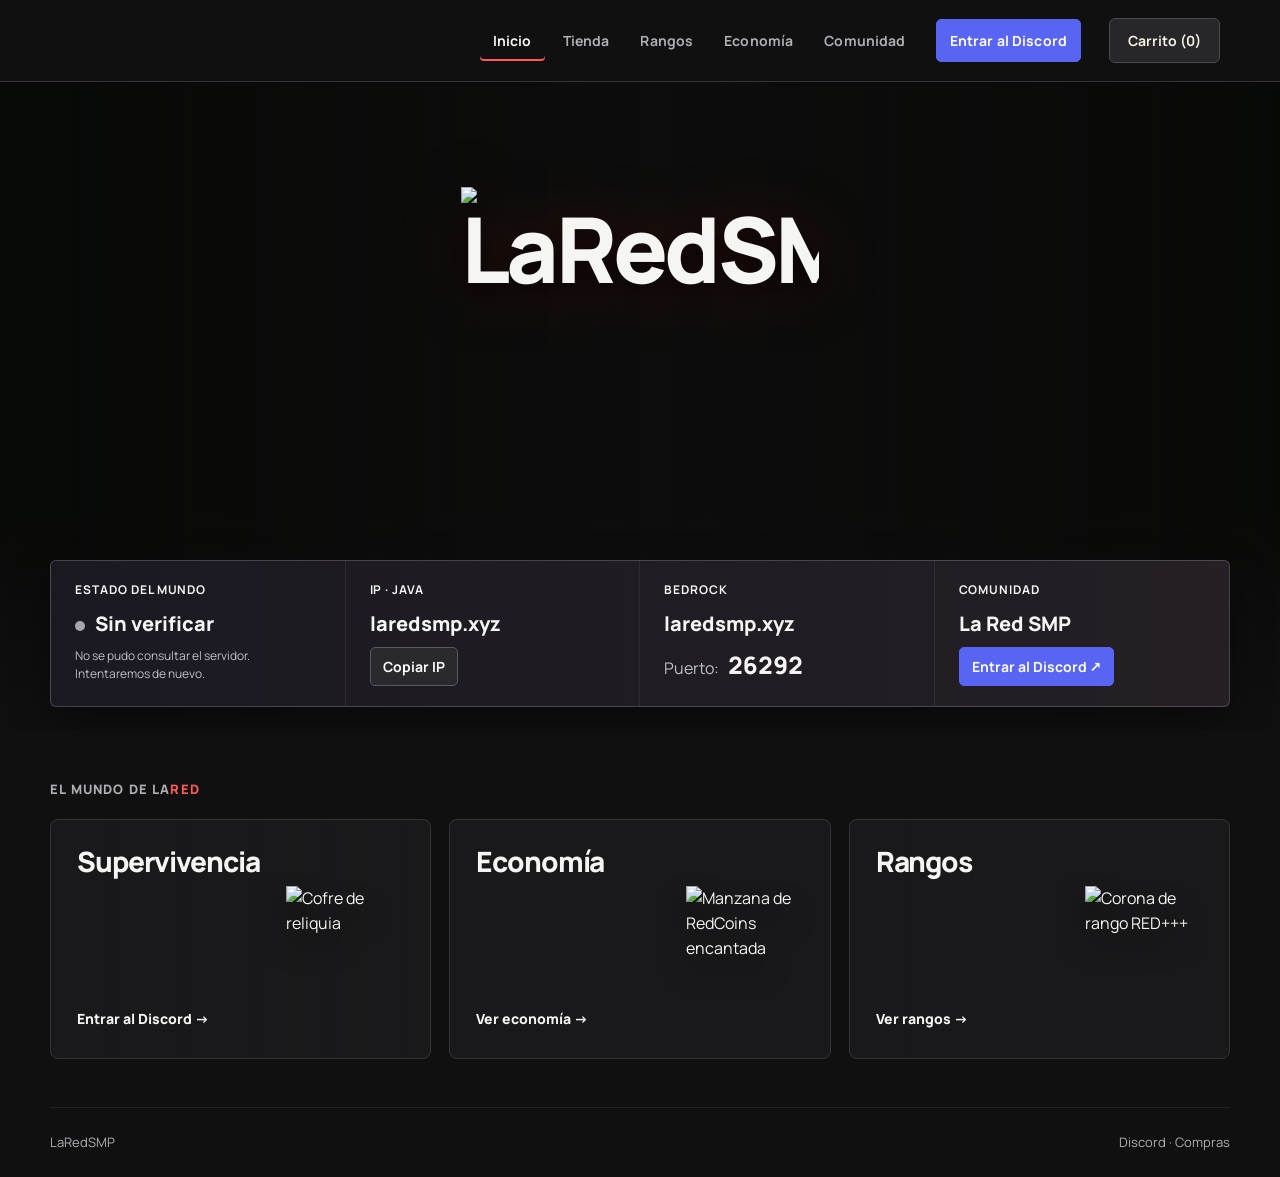
==== index.html @ 1d68429c "Publicar sitio web de LaRedSMP" ====
<!doctype html>
<html lang="es"><head><meta charset="utf-8"><meta name="viewport" content="width=device-width,initial-scale=1">
<meta name="description" content="LaRedSMP: survival semi-anárquico de Minecraft."><title>LaRedSMP — Survival semi-anárquico</title>
<link rel="icon" href="assets/redcoin-apple.png"><link rel="stylesheet" href="site.css"><link rel="stylesheet" href="cart.css"><script src="catalog.js" defer></script><script src="cart.js" defer></script><link rel="stylesheet" href="identity.css"></head>
<body>
<nav class="nav"><a class="brand" href="index.html"><img src="assets/logo.png" alt="LaRedSMP"></a><div class="navlinks"><a class="current" href="index.html">Inicio</a><a href="tienda.html">Tienda</a><a href="rangos.html">Rangos</a><a href="economia.html">Economía</a><a href="comunidad.html">Comunidad</a><a class="play" href="https://discord.gg/AKA9tEqUUM" target="_blank" rel="noopener">Entrar al Discord</a></div></nav>
<main>
  <header class="hero"><div class="hero-copy"><h1 class="hero-brand"><img src="assets/logo.png" alt="LaRedSMP" fetchpriority="high"></h1></div><div class="worldbar live-world"><div><strong>Estado del mundo</strong><span id="world-status" class="world-status" data-state="unknown" role="status">Sin verificar</span><small id="world-detail">Consulta automática al abrir la página</small></div><div><strong>IP · Java</strong><span class="world-ip">laredsmp.xyz</span><button id="copy-ip" type="button">Copiar IP</button><small id="copy-result" role="status"></small></div><div><strong>Bedrock</strong><span class="world-ip">laredsmp.xyz</span><small>Puerto: <b>26292</b></small></div><div><strong>Comunidad</strong><span class="world-community">La Red SMP</span><a class="world-discord" href="https://discord.gg/AKA9tEqUUM" target="_blank" rel="noopener">Entrar al Discord ↗</a></div></div></header>
  <section class="section"><div class="eyebrow">El mundo de La<span class="red-word">Red</span></div><div class="tiles"><article class="tile"><h3>Supervivencia</h3><a href="https://discord.gg/AKA9tEqUUM" target="_blank" rel="noopener">Entrar al Discord →</a><img src="assets/chest-relic.png" alt="Cofre de reliquia"></article><article class="tile"><h3>Economía</h3><a href="economia.html">Ver economía →</a><img src="assets/redcoin-apple.png" alt="Manzana de RedCoins encantada"></article><article class="tile"><h3>Rangos</h3><a href="rangos.html">Ver rangos →</a><img src="assets/rank-red-triple.png" alt="Corona de rango RED+++"></article></div></section>
</main>
<footer class="footer"><span>LaRedSMP</span><span><a href="https://discord.gg/AKA9tEqUUM" target="_blank" rel="noopener">Discord</a> · <a href="disponibilidad.html">Compras</a></span></footer>
<script src="world.js" defer></script></body></html>
---- site.css ----
@import url('https://fonts.googleapis.com/css2?family=Cinzel:wght@600;700;800&family=DM+Serif+Display:ital@0;1&family=Manrope:wght@400;500;600;700;800&display=swap');
@import url('refinements.css');
/* Shared refinements: compact framing, readable cards and responsive navigation. */
.red-word,.red-mark{color:var(--red2);font-family:Manrope,system-ui,sans-serif;font-weight:800;text-shadow:0 0 14px #e5483860}.red-mark{letter-spacing:-.08em}
body .hero h1,body .page-hero h1,body .section h2{font-family:Cinzel,Georgia,serif;font-weight:700;letter-spacing:-.055em;line-height:.98}body .product h3,body .tile h3,body .rule h3{font-family:'DM Serif Display',Georgia,serif;letter-spacing:-.03em}body .kicker,body .eyebrow,body .rule b{font-size:11px;letter-spacing:.18em}body .navlinks a{letter-spacing:.01em}
.rank-plus{color:var(--red2);font-family:Manrope,system-ui,sans-serif;font-weight:800;letter-spacing:-.08em;text-shadow:0 0 16px #e5483870}.product h3,.tile h3,.page-hero h1,.hero h1,.section h2{text-wrap:balance}.product p,.page-hero p,.hero p,.intro{letter-spacing:-.01em}.product h3{letter-spacing:-.025em}.price{letter-spacing:-.02em}
.product .visual .rank-art{width:176px;height:176px;margin-top:12px}.product .visual .crown-art{width:184px;height:184px;margin-top:15px}
:root{--ink:#090b0a;--panel:#151a16;--panel2:#202820;--line:#354437;--paper:#f6f1e7;--muted:#b2b9b0;--red:#e54838;--red2:#ff705c;--gold:#e9b850;--wrap:min(1160px,calc(100% - 40px))}*{box-sizing:border-box}html{scroll-behavior:smooth}body{margin:0;background:var(--ink);color:var(--paper);font-family:Manrope,system-ui,sans-serif;line-height:1.55}a{color:inherit;text-decoration:none}.nav{height:78px;display:flex;align-items:center;justify-content:space-between;gap:20px;padding:0 max(20px,calc((100vw - 1160px)/2));background:#090b0af2;border-bottom:1px solid #ffffff12;position:sticky;top:0;z-index:10;backdrop-filter:blur(16px)}.brand img{width:104px;height:auto;display:block}.navlinks{display:flex;align-items:center;gap:5px}.navlinks a{padding:10px 13px;border-radius:999px;color:var(--muted);font-size:14px;font-weight:700;transition:color 160ms ease,background 160ms ease}.navlinks a:hover,.navlinks a.current{color:var(--paper);background:#ffffff10}.nav .play{color:#171108;background:var(--gold);box-shadow:0 8px 22px #0006}.hero{min-height:650px;display:grid;place-items:center;position:relative;overflow:hidden;background:linear-gradient(90deg,#070906e8 0%,#07090675 51%,#070906db 100%),url('assets/hero-survival.png') center/cover}.hero:after{content:"";position:absolute;inset:auto 0 0;height:220px;background:linear-gradient(transparent,var(--ink))}.hero-copy{width:var(--wrap);position:relative;z-index:1;padding:105px 0 138px}.kicker{color:var(--gold);font-size:12px;font-weight:800;letter-spacing:.15em;text-transform:uppercase}.hero h1,.page-hero h1{font-family:'DM Serif Display',Georgia,serif;font-size:clamp(50px,7.1vw,96px);font-weight:400;line-height:.91;letter-spacing:-.045em;margin:14px 0 22px;max-width:680px}.hero h1 em{color:var(--red2);font-style:italic}.hero p{max-width:520px;color:#e0e2dc;font-size:17px;margin:0 0 30px}.actions{display:flex;gap:12px;flex-wrap:wrap}.button{display:inline-flex;align-items:center;justify-content:center;min-height:49px;padding:0 21px;border-radius:999px;background:var(--red);font-weight:800;box-shadow:0 10px 28px #0008;transition:transform 160ms ease,background 160ms ease}.button.secondary{background:#ffffff13;border:1px solid #ffffff25;color:var(--paper)}.button:hover{transform:translateY(-2px);background:var(--red2)}.button.secondary:hover{background:#ffffff22}.worldbar{width:var(--wrap);position:absolute;z-index:2;bottom:26px;left:50%;transform:translateX(-50%);display:grid;grid-template-columns:repeat(3,1fr);border:1px solid #ffffff1b;border-radius:14px;overflow:hidden;background:#101710db;backdrop-filter:blur(12px)}.worldbar div{padding:16px 20px;border-right:1px solid #ffffff12}.worldbar div:last-child{border:0}.worldbar strong{display:block;color:var(--gold);font-size:13px}.worldbar span{color:var(--muted);font-size:13px}.section{width:var(--wrap);margin:0 auto;padding:82px 0}.eyebrow{color:var(--red2);font-size:12px;letter-spacing:.13em;font-weight:800;text-transform:uppercase}.section h2{font-family:'DM Serif Display',Georgia,serif;font-size:52px;font-weight:400;line-height:.98;letter-spacing:-.035em;margin:8px 0 26px}.intro{max-width:680px;color:var(--muted);font-size:16px;margin-top:-12px;margin-bottom:31px}.tiles{display:grid;grid-template-columns:repeat(3,1fr);gap:18px}.tile{min-height:224px;padding:26px;background:linear-gradient(145deg,#222b22,#121712);border:1px solid var(--line);border-radius:17px;position:relative;overflow:hidden;transition:transform 180ms ease,border-color 180ms ease}.tile:hover{transform:translateY(-4px);border-color:#718c72}.tile img{position:absolute;right:15px;bottom:8px;width:112px;height:112px;object-fit:contain;filter:drop-shadow(0 16px 13px #0009)}.tile h3{font-family:'DM Serif Display',Georgia,serif;font-size:31px;font-weight:400;line-height:1;margin:0 0 11px;max-width:65%}.tile p{font-size:14px;color:var(--muted);max-width:65%;margin:0}.tile a{position:absolute;bottom:24px;left:26px;color:var(--gold);font-weight:800;font-size:13px}.quote{background:#151c15;border-block:1px solid var(--line)}.quote .section{display:grid;grid-template-columns:1fr 1.25fr;gap:60px;align-items:center}.quote blockquote{font-family:'DM Serif Display',Georgia,serif;font-size:44px;line-height:1.03;letter-spacing:-.025em;margin:0}.quote p{color:var(--muted)}.footer{width:var(--wrap);margin:auto;padding:36px 0 48px;color:#98a196;font-size:13px;display:flex;justify-content:space-between;gap:16px}.page-hero{padding:100px 0 60px;background:radial-gradient(700px 300px at 70% 0,#263b2770,transparent 70%),linear-gradient(125deg,#171e17,#090b09);border-bottom:1px solid var(--line)}.page-hero .inner,.catalog{width:var(--wrap);margin:auto}.page-hero h1{margin-bottom:13px}.page-hero p{max-width:620px;color:var(--muted);margin:0;font-size:16px}.catalog{padding:56px 0 78px}.product-grid{display:grid;grid-template-columns:repeat(3,1fr);gap:18px}.product{background:var(--panel);border:1px solid var(--line);border-radius:17px;overflow:hidden;transition:transform 180ms ease,border-color 180ms ease}.product:hover{transform:translateY(-4px);border-color:#718c72}.product .visual{height:188px;display:grid;place-items:center;background:radial-gradient(circle at 50% 40%,#354236,#111511 70%)}.product img{width:128px;height:128px;object-fit:contain;filter:drop-shadow(0 17px 14px #0009)}.product .visual .keyring{width:176px;height:176px;margin-top:8px}.product div:last-child{padding:19px}.product h3{font-family:'DM Serif Display',Georgia,serif;font-size:25px;font-weight:400;line-height:1;margin:0}.product p{margin:9px 0 18px;color:var(--muted);font-size:13px}.price-row{display:flex;align-items:center;justify-content:space-between;gap:10px}.price{color:var(--gold);font-weight:800}.small-button{padding:10px 14px;background:var(--red);border-radius:999px;font-size:13px;font-weight:800;transition:background 160ms ease}.small-button:hover{background:var(--red2)}.guide{display:grid;grid-template-columns:repeat(3,1fr);gap:18px}.rule{padding:26px;background:var(--panel);border:1px solid var(--line);border-radius:17px}.rule b{display:block;color:var(--gold);font-size:12px;text-transform:uppercase;letter-spacing:.09em}.rule h3{font-family:'DM Serif Display',Georgia,serif;font-size:29px;font-weight:400;line-height:1.04;margin:10px 0}.rule p{color:var(--muted);font-size:14px;margin:0}@media(max-width:760px){.nav{height:66px}.brand img{width:84px}.navlinks{gap:0;overflow:auto}.navlinks a{padding:8px;font-size:12px;white-space:nowrap}.nav .play{display:none}.hero{min-height:610px}.hero-copy{padding-top:82px}.worldbar,.tiles,.quote .section,.product-grid,.guide{grid-template-columns:1fr}.worldbar{position:relative;left:auto;bottom:auto;transform:none;margin:0 auto 25px}.worldbar div{border-right:0;border-bottom:1px solid #ffffff14}.worldbar div:last-child{border:0}.quote .section{gap:22px}.footer{display:block}.footer span{display:block;margin-bottom:8px}.page-hero{padding:70px 0 48px}}@media(prefers-reduced-motion:reduce){*{transition:none!important;scroll-behavior:auto!important}}
---- cart.css ----
.cart-trigger,.cart-close,.cart-line button{background:#282e28;color:#f6f1e7;border:1px solid #566050;border-radius:10px;padding:10px 14px;cursor:pointer;font:inherit;min-height:44px}
.cart-trigger{white-space:nowrap;font-size:14px}.purchase-controls{width:100%}body .product .purchase-controls{padding:0}.purchase-controls label{display:flex;align-items:center;justify-content:space-between;gap:12px;font-size:14px;margin-bottom:14px}
.purchase-controls input,.cart-dialog input{background:#0b100c;border:1px solid #68715f;border-radius:8px;color:#f6f1e7;padding:10px;font:inherit;min-height:44px}.purchase-controls input,.cart-line input{width:76px}
button.small-button{color:#fff;border:0;font-family:inherit;cursor:pointer}button:focus-visible,input:focus-visible{outline:3px solid #e9b850;outline-offset:3px}
.cart-dialog{background:#151a16;color:#f6f1e7;border:1px solid #566050;border-radius:20px;padding:28px;width:min(580px,calc(100% - 24px));max-height:90dvh;overflow:auto}.cart-dialog::backdrop{background:#000b;backdrop-filter:blur(4px)}.cart-dialog h2{font-family:Georgia,serif;font-size:32px}.cart-close{float:right}.cart-line{display:flex;gap:16px;padding:18px 0;border-bottom:1px solid #ffffff20}.cart-line img{width:76px;height:76px;object-fit:contain}.cart-line>div{flex:1;min-width:0}.cart-line h3{font-size:17px;margin:0}.cart-line p,.cart-note{font-size:14px;color:#b2b9b0}.cart-line strong{display:block;margin-top:12px;color:#e9b850}.cart-line button{margin-left:12px}.cart-total{font-size:21px;font-weight:800;color:#e9b850}.cart-dialog label{display:grid;gap:10px}.cart-dialog button:disabled{opacity:.6;cursor:not-allowed;width:100%}.cart-toast:not(:empty){position:fixed;bottom:22px;left:50%;transform:translateX(-50%);background:#f6f1e7;color:#151a16;border-radius:12px;padding:14px 20px;z-index:30;max-width:90%;box-shadow:0 8px 30px #0008}
@media(max-width:1000px){body .nav{flex-wrap:wrap;height:auto;padding-top:10px;padding-bottom:10px}.cart-trigger{margin-left:auto}.navlinks{order:3;flex-basis:100%}}
---- identity.css ----
/* Subdued scenery behind merchandise; keep the page landscape unchanged. */
html body .store-card,html body .store-ranks{background-image:linear-gradient(90deg,#171719bd,#211b20ef 72%),url('assets/hero-survival.png')}
html body .product .visual,html body .product:nth-child(2) .visual,html body .product:nth-child(3) .visual{background-image:linear-gradient(180deg,#171719b8,#19191bdf),url('assets/hero-survival.png')}
html body .product>div:last-child{background-image:linear-gradient(135deg,#282227f5,#211f24fa),url('assets/hero-survival.png')}
html body .tile{background-image:linear-gradient(90deg,#19191bf2,#19191bbd),url('assets/hero-survival.png')}
/* A viewport-sized scenic layer stays visible throughout long spawner lists. */
html:has(.spawner-group){isolation:isolate;background:#171719}
body:has(.spawner-group)::before{content:'';position:fixed;inset:0;z-index:-1;pointer-events:none;background:linear-gradient(180deg,#10101155,#10101199),url('assets/hero-survival.png') center center/cover no-repeat}
html body:has(.spawner-group){background:none}
/* LaRed: quiet surfaces, strong red identity, a single typographic voice. */
body .nav .brand{flex-shrink:0;display:flex;align-items:center;justify-content:center;padding:0;width:150px;height:70px;overflow:hidden}
body .nav .brand img{width:150px;max-height:none;height:150px;object-fit:contain;filter:drop-shadow(0 4px 6px #0008)}
body .hero .hero-brand{margin:0 0 24px;max-width:none;line-height:1;height:280px;display:flex;align-items:center;justify-content:center}
.hero-brand img{display:block;width:clamp(240px,32vw,440px);height:auto;margin:auto;filter:drop-shadow(0 10px 12px #000c) drop-shadow(0 0 30px #c7202030)}
body .hero:has(.hero-brand) .hero-copy{text-align:center;padding:48px 0 42px}
.hero:has(.hero-brand) .actions{justify-content:center;margin-top:22px}
body .hero:has(.hero-brand){display:flex;flex-direction:column;min-height:0;padding-bottom:24px}
body .hero:has(.hero-brand) .live-world{position:relative;left:auto;bottom:auto;transform:none;margin:0 auto}
@media(max-width:600px){body .nav .brand{width:120px;height:58px}body .nav .brand img{width:120px;height:120px;max-height:none}.hero-brand img{width:min(290px,78vw)}body .hero .hero-brand{height:190px}body .hero:has(.hero-brand) .hero-copy{padding:36px 0}}
/* Keep the logo and CTA in normal flow so they never overlap. */
body .hero:has(.hero-brand) .hero-copy{display:flex;flex-direction:column;align-items:center;gap:24px;padding:48px 0 80px}
body .hero:has(.hero-brand) .hero-brand{flex:0 0 auto;width:100%;height:220px;margin:0;overflow:hidden}
body .hero:has(.hero-brand) .hero-brand img{width:clamp(220px,28vw,360px);max-height:220px;object-fit:contain}
body .hero:has(.hero-brand) .actions{flex:0 0 auto;margin:0;position:relative;z-index:3}
@media(max-width:600px){body .hero:has(.hero-brand) .hero-copy{gap:18px;padding:36px 0 48px}body .hero:has(.hero-brand) .hero-brand{height:170px}body .hero:has(.hero-brand) .hero-brand img{width:min(250px,72vw);max-height:170px}}
body .worldbar.live-world{grid-template-columns:repeat(4,minmax(0,1fr))}
body .nav a.play,body .live-world a.world-discord,body a.button[href*="discord.gg"]{background:#5865f2;color:#fff;border:1px solid #5865f2;border-radius:5px}
body .nav a.play:hover,body .live-world a.world-discord:hover,body a.button[href*="discord.gg"]:hover{background:#4752c4;border-color:#4752c4}
@media(max-width:1000px){body .worldbar.live-world{grid-template-columns:repeat(2,minmax(0,1fr));position:relative;left:auto;bottom:auto;transform:none;margin:0 auto 24px}body .hero:has(.live-world) .hero-copy{padding-bottom:40px}}
@media(max-width:600px){body .worldbar.live-world{grid-template-columns:1fr}}
body .live-world{background:#161619f2;border:1px solid #ffffff30;box-shadow:0 16px 40px #0006}
body .live-world>div{padding:20px 24px;display:flex;flex-direction:column;align-items:flex-start;gap:8px}
body .live-world strong{font-size:12px;letter-spacing:.08em;text-transform:uppercase;color:#bfc0c5}
body .live-world .world-status,body .live-world .world-ip,body .live-world .world-community{font-size:20px;font-weight:800;color:#f5f5f2}
.world-status::before{content:'';display:inline-block;width:10px;height:10px;margin-right:10px;border-radius:50%;background:#a5a5ad}
body .live-world .world-status[data-state="online"]{color:#7fe3a3}.world-status[data-state="online"]::before{background:#59d98a;box-shadow:0 0 0 4px #59d98a18}
body .live-world .world-status[data-state="offline"]{color:#ff767b}.world-status[data-state="offline"]::before{background:#ff595e;box-shadow:0 0 0 4px #ff595e18}
.live-world small{font-size:12px;line-height:1.5;color:#bfc0c5}.live-world small:empty{display:none}
.live-world small:has(>b){font-size:16px}.live-world small>b{font-size:24px;font-weight:800;color:#f5f5f2;font-variant-numeric:tabular-nums;margin-left:6px}
.live-world button,.live-world .world-discord{font:inherit;font-size:14px;font-weight:700;min-height:38px;padding:8px 12px;border:1px solid #595960;border-radius:5px;background:#29292e;color:#fff;cursor:pointer}
.live-world .world-discord{background:#be292e;border-color:#be292e}
body .hero:has(.live-world) .hero-copy{padding-bottom:210px}
@media(max-width:760px){body .hero:has(.live-world) .hero-copy{padding-bottom:40px}}
body .product[hidden],body .spawner-group[hidden]{display:none}
.share-bar{margin-top:30px;padding:22px;border:1px solid #424247;background:#19191b;display:flex;align-items:center;justify-content:space-between;gap:18px;border-radius:8px}.share-button{font:inherit;font-size:14px;font-weight:700;padding:12px 18px;min-height:44px;background:#be292e;color:#fff;border:0;border-radius:5px;cursor:pointer}
.catalog-search{display:flex;align-items:end;justify-content:space-between;gap:20px;margin-bottom:28px;padding:20px;background:#19191b;border:1px solid #424247;border-radius:8px}.catalog-search label{display:grid;gap:8px;font-size:14px}.catalog-search input{width:min(360px,100%);font:inherit;padding:12px;background:#101011;border:1px solid #606067;color:#fff;border-radius:5px;min-height:44px}.catalog-search>span{font-size:14px;color:#c0c0c5}.unit-value{font-size:14px;color:#c0c0c5}.product .visual{position:relative}.value-badge{position:absolute;top:12px;left:12px;right:12px;text-align:center;font-size:13px;font-weight:700;color:#f5f5f2;background:#27272a;border:1px solid #666;padding:6px 10px;border-radius:4px}
@media(max-width:600px){.share-bar,.catalog-search{flex-direction:column;align-items:stretch}.catalog-search input{width:100%}}
:root{--ink:#101011;--panel:#19191b;--panel2:#232326;--line:#343437;--paper:#f5f5f2;--muted:#aeafb4;--red:#be292e;--red2:#ff595e;--gold:#e7c777;--wrap:min(1180px,calc(100% - 48px))}
body{background:var(--ink);font-family:Manrope,system-ui,sans-serif}
/* Scenic backdrops reuse the server's survival artwork. */
body{background-image:linear-gradient(to bottom,#10101125 80px,#1010119c 440px,#101011 1000px),url('assets/hero-survival.png');background-position:center top,center 82px;background-size:100% 1100px,auto 1000px;background-repeat:no-repeat}
body .page-hero,body .category-nav+main .page-hero{display:flex;align-items:center}
body .page-hero h1{text-shadow:0 3px 20px #000a}
body .catalog{position:relative}
body .page-hero h1,body .hero h1,body .section h2,body .product h3,body .tile h3,body .store-info h2,body .spawner-group>h2,body .cart-dialog h2,body .availability h1{font-family:Manrope,system-ui,sans-serif;font-weight:800;letter-spacing:-.04em;line-height:1.12}
body .red-word,body .red-mark,body .rank-plus{text-shadow:none;font-family:inherit;letter-spacing:inherit}
body .nav{height:82px;background:#101011;border-bottom:1px solid var(--line);backdrop-filter:none;gap:28px}
body .brand img{width:98px}
body .navlinks{margin-left:auto}
body .navlinks a{border-radius:4px;font-size:14px}
body .navlinks a.current{background:transparent;box-shadow:inset 0 -2px var(--red2)}
body .nav .play{background:transparent;color:var(--muted);box-shadow:none;border-left:1px solid var(--line);border-radius:0;margin-left:12px}
body .cart-trigger{background:#27272a;border:1px solid #49494e;font-weight:700;border-radius:6px;padding:11px 18px}
body .page-hero,body .category-nav+main .page-hero{background:transparent;padding:48px 0 28px;border-bottom:0}
body .page-hero h1{font-size:clamp(34px,4vw,54px);margin:0;max-width:none}
body .kicker,body .eyebrow{font-size:13px;color:var(--muted);letter-spacing:.09em}
body .catalog{padding:12px 0 64px}
body .store-grid{grid-template-columns:repeat(12,minmax(0,1fr));gap:18px}
body .store-card{grid-column:span 5;min-height:270px;border-radius:8px;background:#1a1a1c;box-shadow:none;border:1px solid #343437;--accent:#f5f5f2;grid-template-columns:48% 52%}
body .store-ranks,body .store-spawners{grid-column:span 7}
body .store-ranks{background:#2a171a;border-color:#663137}
body .store-art{padding:22px}
body .store-art img{max-height:224px;filter:drop-shadow(0 12px 10px #0005)}
body .store-info{padding:30px 28px 30px 8px}
body .store-info h2{font-size:clamp(26px,2.5vw,35px);margin-bottom:18px}
body .store-price{font-size:15px;line-height:1.6;color:#c6c5c9;font-variant-numeric:tabular-nums}
body .store-action{color:var(--paper);font-size:14px;margin-top:25px;border-color:#ffffff22}
body .store-action>span{font-size:20px}
body .product{border:1px solid #343437;border-radius:8px;box-shadow:none;background:#19191b}
body .product .visual,body .product:nth-child(2) .visual,body .product:nth-child(3) .visual{background:#202023;border-bottom:1px solid #343437;height:204px}
body .product .visual img{filter:drop-shadow(0 10px 9px #0005)}
body .product h3,body .spawner-group .product h3{font-size:23px;line-height:1.3}
body .product>div:last-child{padding:22px;gap:20px}
body .product div.price-row,body .product div.purchase-controls{padding:0}
body .category-nav a{display:block}
body .product .price{color:var(--paper);font-size:21px}
body .small-button,body .product .small-button,body .button{background:var(--red);border-radius:5px;box-shadow:none;min-height:46px}
body .product .small-button{font-size:14px}
body .small-button:hover,body .button:hover{background:#d3343a;color:white}
body .purchase-controls label{font-size:13px;color:#c0c0c5}
body .purchase-controls input,body .cart-dialog input{background:#121214;border:1px solid #505055;border-radius:4px}
body .category-nav{gap:0;margin-top:20px;border-bottom:1px solid var(--line)}
body .category-nav a{background:transparent;border:0;border-radius:0;padding:14px 20px}
body .category-nav a[aria-current="page"]{background:transparent;box-shadow:inset 0 -2px var(--red2)}
body .spawner-group>h2{font-size:23px;padding-bottom:18px;border-bottom:1px solid var(--line)}
body .tile{background:#1a1a1c;border-radius:8px;border-color:var(--line)}
body .tile h3{font-size:28px}
body .tile a{color:var(--paper)}
body .worldbar{background:#171719eb;border-radius:6px;backdrop-filter:none}
body .worldbar strong{color:var(--paper)}
body .footer{font-size:13px;color:#aeafb4;padding:24px 0}
body .cart-dialog{background:#18181b;border:1px solid #44444a;border-radius:10px;padding:28px}
body .cart-dialog h2{font-size:28px}
body .cart-close,body .cart-line button{background:#27272a;border-color:#49494f;border-radius:5px;font-size:14px}
body .cart-total,body .cart-line strong{color:var(--paper)}
body .cart-dialog button:disabled{background:#303034;color:#c3c3c7;opacity:1}
@media(hover:hover){body .store-card:hover,body .product:hover,body .tile:hover{transform:translateY(-2px);border-color:#8a5357;box-shadow:none}body .store-card:hover img{transform:translateY(-3px)}body .product:hover .visual img{transform:translateY(-3px)}}
@media(max-width:1000px){body .nav{height:auto;flex-wrap:wrap;gap:10px;padding-top:12px;padding-bottom:8px}body .navlinks{margin:0;justify-content:center}body .store-card{grid-column:span 6;grid-template-columns:1fr}body .store-art{height:190px;padding:12px}body .store-art img{width:180px;height:180px}body .store-info{padding:20px 24px 24px}body .store-info h2{font-size:28px}}
@media(max-width:600px){:root{--wrap:calc(100% - 32px)}body .nav{padding-inline:16px}body .navlinks{justify-content:space-between}body .navlinks a{font-size:13px;padding:10px}body .page-hero,body .category-nav+main .page-hero{padding:32px 0 24px}body .store-grid{grid-template-columns:1fr;gap:12px}body .store-card{grid-column:auto;grid-template-columns:38% 62%;min-height:205px}body .store-art{height:auto;padding:12px}body .store-art img{width:100%;height:150px}body .store-info{padding:22px 18px 22px 8px}body .store-info h2{font-size:25px}body .store-price{font-size:13px}body .store-action{margin-top:18px;padding-top:12px}body .category-nav a{padding:12px 11px;font-size:13px}body .product-grid{gap:16px}body .cart-dialog{padding:20px}}
@media(prefers-reduced-motion:reduce){body .store-card:hover,body .product:hover,body .tile:hover,body .store-card:hover img,body .product:hover .visual img{transform:none}}
body .page-hero,body .category-nav+main .page-hero{min-height:220px;background:linear-gradient(90deg,#101011a8,#10101115);border-bottom:1px solid #ffffff18;margin-bottom:24px}
body .store-card{background-image:linear-gradient(90deg,#19191b80,#19191bf5 65%),url('assets/hero-survival.png');background-size:cover,auto 520px;background-position:center,left center;border-color:#ffffff29}
body .store-ranks{background-image:linear-gradient(90deg,#28151870,#281518f5 68%),url('assets/hero-survival.png');background-position:center,right 40%}
/* Scenic inventory panels, with a shaded reading area. */
body .store-card,body .store-ranks{background-image:linear-gradient(90deg,#17171935,#211b20d9 72%),url('assets/hero-survival.png');background-size:cover,auto 480px;background-position:center,20% 60%;background-color:#202022;border:1px solid #535052;border-radius:3px;box-shadow:inset 0 2px #ffffff0c,inset 0 -3px #0005}
body .store-ranks{background-color:#2b2022;border-color:#755054}
body .store-art{background:linear-gradient(135deg,#ffffff05,transparent 65%);border-right:1px solid #ffffff09}
body .store-action>span{font-size:0}
body .store-action>span::after{content:'→';font-size:20px}
body .product{border-radius:3px;box-shadow:inset 0 2px #ffffff0a,inset 0 -3px #0004}
body .product .visual,body .product:nth-child(2) .visual,body .product:nth-child(3) .visual{background-image:linear-gradient(180deg,#17171925,#19191b99),url('assets/hero-survival.png');background-size:cover,auto 440px;background-position:center,18% 65%;box-shadow:inset 3px 3px #0003,inset -3px -3px #ffffff05}
body .product:nth-child(2) .visual{background-position:center,55% 50%}
body .product:nth-child(3) .visual{background-position:center,85% 45%}
body .product>div:last-child{background:linear-gradient(135deg,#33272ce8,#211f24f2),url('assets/hero-survival.png') center bottom/cover}
body .store-coins{background-position:center,85% 45%}
body .store-keys{background-position:center,8% 70%}
body .store-spawners{background-position:center,48% 85%}
body .tile{background-image:linear-gradient(90deg,#19191bea,#19191b70),url('assets/hero-survival.png');background-size:cover;background-position:center}
body .tile:nth-child(2){background-position:65% center}
body .tile:nth-child(3){background-position:right center}
body .worldbar.live-world{background-image:linear-gradient(90deg,#1b1922ed,#272127df),url('assets/hero-survival.png');background-size:cover;background-position:center 70%}
body .small-button,body .product .small-button,body .button{border-radius:3px;box-shadow:inset 0 2px #ffffff20,inset 0 -3px #0003}
body a:focus-visible,body button:focus-visible,body input:focus-visible{outline:2px solid #f5f5f2;outline-offset:4px}
body .store-info h2{letter-spacing:-.025em}
@media(hover:hover){body .store-card:hover{border-color:#c9676e;box-shadow:inset 0 2px #ffffff12,inset 0 -3px #0005}}
@media(max-width:1000px) and (min-width:601px){body .store-art{border-right:0;border-bottom:1px solid #ffffff09}}
body .category-nav{background:#101011db;border-radius:6px 6px 0 0}
body .spawner-group>h2{background:#101011c9;padding:14px 16px;border-radius:5px}
@media(max-width:600px){body{background-size:100% 850px,auto 720px;background-position:center top,55% 100px}body .page-hero,body .category-nav+main .page-hero{min-height:170px}body .store-card{background-size:cover,auto 380px}}
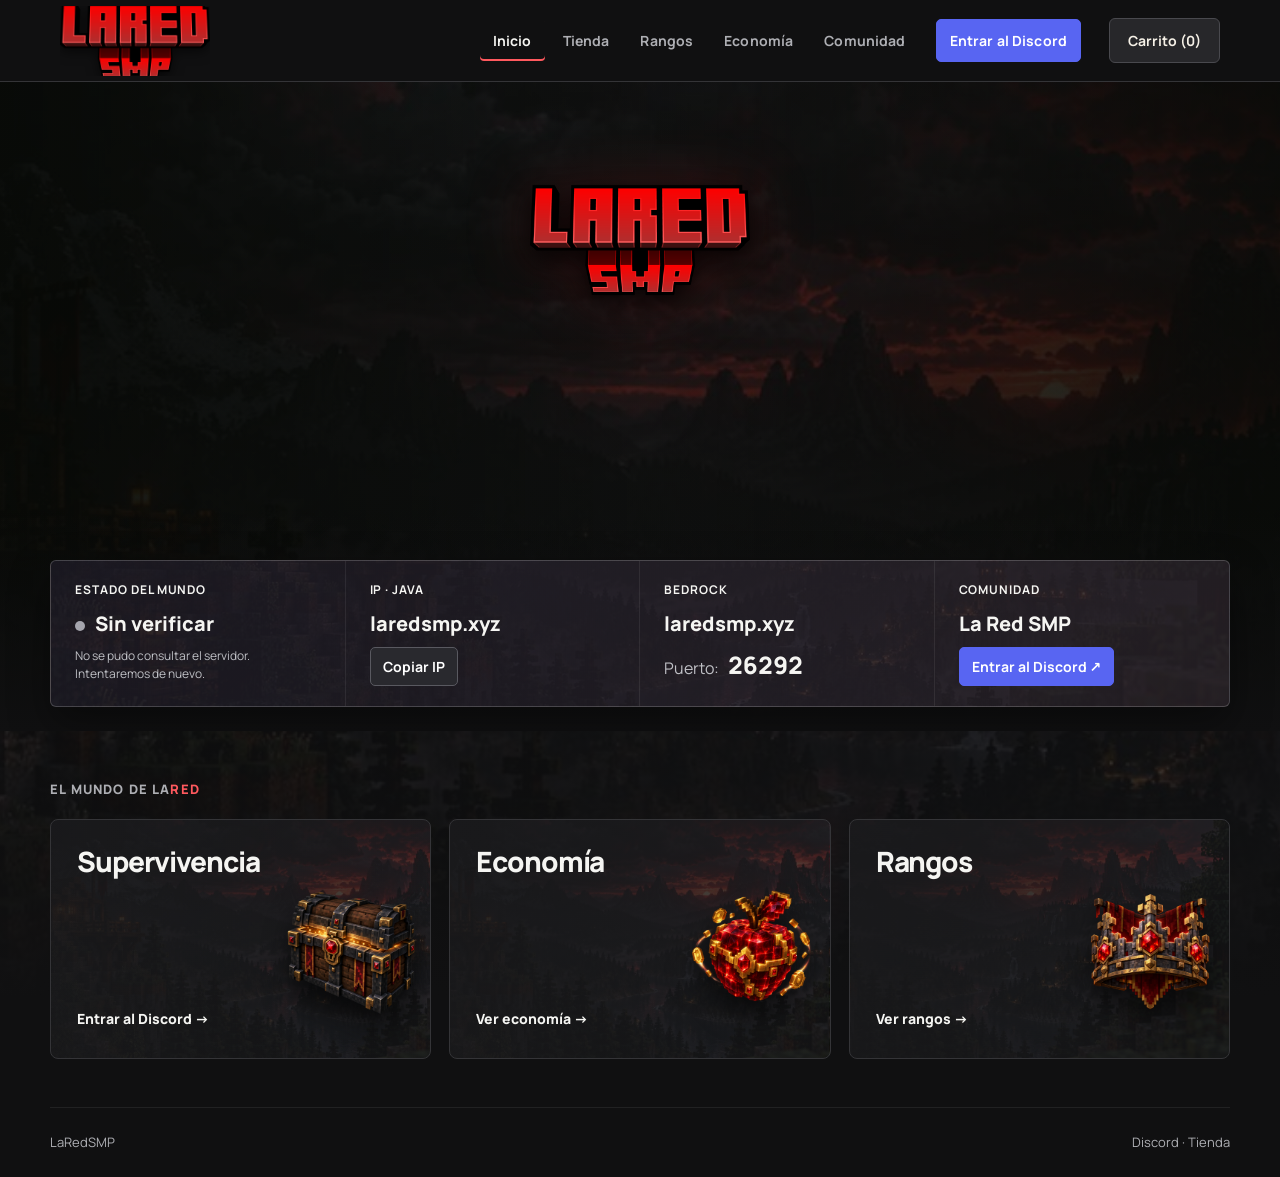
==== commit 7bff623b: "Activar pagos con Tebex en la tienda El carrito crea la cesta en Tebex y redirige a pay.tebex.io; se" ====
--- a/index.html
+++ b/index.html
@@ -8,5 +8,5 @@
   <header class="hero"><div class="hero-copy"><h1 class="hero-brand"><img src="assets/logo.png" alt="LaRedSMP" fetchpriority="high"></h1></div><div class="worldbar live-world"><div><strong>Estado del mundo</strong><span id="world-status" class="world-status" data-state="unknown" role="status">Sin verificar</span><small id="world-detail">Consulta automática al abrir la página</small></div><div><strong>IP · Java</strong><span class="world-ip">laredsmp.xyz</span><button id="copy-ip" type="button">Copiar IP</button><small id="copy-result" role="status"></small></div><div><strong>Bedrock</strong><span class="world-ip">laredsmp.xyz</span><small>Puerto: <b>26292</b></small></div><div><strong>Comunidad</strong><span class="world-community">La Red SMP</span><a class="world-discord" href="https://discord.gg/AKA9tEqUUM" target="_blank" rel="noopener">Entrar al Discord ↗</a></div></div></header>
   <section class="section"><div class="eyebrow">El mundo de La<span class="red-word">Red</span></div><div class="tiles"><article class="tile"><h3>Supervivencia</h3><a href="https://discord.gg/AKA9tEqUUM" target="_blank" rel="noopener">Entrar al Discord →</a><img src="assets/chest-relic.png" alt="Cofre de reliquia"></article><article class="tile"><h3>Economía</h3><a href="economia.html">Ver economía →</a><img src="assets/redcoin-apple.png" alt="Manzana de RedCoins encantada"></article><article class="tile"><h3>Rangos</h3><a href="rangos.html">Ver rangos →</a><img src="assets/rank-red-triple.png" alt="Corona de rango RED+++"></article></div></section>
 </main>
-<footer class="footer"><span>LaRedSMP</span><span><a href="https://discord.gg/AKA9tEqUUM" target="_blank" rel="noopener">Discord</a> · <a href="disponibilidad.html">Compras</a></span></footer>
+<footer class="footer"><span>LaRedSMP</span><span><a href="https://discord.gg/AKA9tEqUUM" target="_blank" rel="noopener">Discord</a> · <a href="tienda.html">Tienda</a></span></footer>
 <script src="world.js" defer></script></body></html>
--- a/identity.css
+++ b/identity.css
@@ -1,11 +1,11 @@
 /* Subdued scenery behind merchandise; keep the page landscape unchanged. */
-html body .store-card,html body .store-ranks{background-image:linear-gradient(90deg,#171719bd,#211b20ef 72%),url('assets/hero-survival.png')}
-html body .product .visual,html body .product:nth-child(2) .visual,html body .product:nth-child(3) .visual{background-image:linear-gradient(180deg,#171719b8,#19191bdf),url('assets/hero-survival.png')}
-html body .product>div:last-child{background-image:linear-gradient(135deg,#282227f5,#211f24fa),url('assets/hero-survival.png')}
-html body .tile{background-image:linear-gradient(90deg,#19191bf2,#19191bbd),url('assets/hero-survival.png')}
+html body .store-card,html body .store-ranks{background-image:linear-gradient(90deg,#171719bd,#211b20ef 72%),url('assets/hero-survival.jpg')}
+html body .product .visual,html body .product:nth-child(2) .visual,html body .product:nth-child(3) .visual{background-image:linear-gradient(180deg,#171719b8,#19191bdf),url('assets/hero-survival.jpg')}
+html body .product>div:last-child{background-image:linear-gradient(135deg,#282227f5,#211f24fa),url('assets/hero-survival.jpg')}
+html body .tile{background-image:linear-gradient(90deg,#19191bf2,#19191bbd),url('assets/hero-survival.jpg')}
 /* A viewport-sized scenic layer stays visible throughout long spawner lists. */
 html:has(.spawner-group){isolation:isolate;background:#171719}
-body:has(.spawner-group)::before{content:'';position:fixed;inset:0;z-index:-1;pointer-events:none;background:linear-gradient(180deg,#10101155,#10101199),url('assets/hero-survival.png') center center/cover no-repeat}
+body:has(.spawner-group)::before{content:'';position:fixed;inset:0;z-index:-1;pointer-events:none;background:linear-gradient(180deg,#10101155,#10101199),url('assets/hero-survival.jpg') center center/cover no-repeat}
 html body:has(.spawner-group){background:none}
 /* LaRed: quiet surfaces, strong red identity, a single typographic voice. */
 body .nav .brand{flex-shrink:0;display:flex;align-items:center;justify-content:center;padding:0;width:150px;height:70px;overflow:hidden}
@@ -48,7 +48,7 @@
 :root{--ink:#101011;--panel:#19191b;--panel2:#232326;--line:#343437;--paper:#f5f5f2;--muted:#aeafb4;--red:#be292e;--red2:#ff595e;--gold:#e7c777;--wrap:min(1180px,calc(100% - 48px))}
 body{background:var(--ink);font-family:Manrope,system-ui,sans-serif}
 /* Scenic backdrops reuse the server's survival artwork. */
-body{background-image:linear-gradient(to bottom,#10101125 80px,#1010119c 440px,#101011 1000px),url('assets/hero-survival.png');background-position:center top,center 82px;background-size:100% 1100px,auto 1000px;background-repeat:no-repeat}
+body{background-image:linear-gradient(to bottom,#10101125 80px,#1010119c 440px,#101011 1000px),url('assets/hero-survival.jpg');background-position:center top,center 82px;background-size:100% 1100px,auto 1000px;background-repeat:no-repeat}
 body .page-hero,body .category-nav+main .page-hero{display:flex;align-items:center}
 body .page-hero h1{text-shadow:0 3px 20px #000a}
 body .catalog{position:relative}
@@ -109,26 +109,26 @@
 @media(max-width:600px){:root{--wrap:calc(100% - 32px)}body .nav{padding-inline:16px}body .navlinks{justify-content:space-between}body .navlinks a{font-size:13px;padding:10px}body .page-hero,body .category-nav+main .page-hero{padding:32px 0 24px}body .store-grid{grid-template-columns:1fr;gap:12px}body .store-card{grid-column:auto;grid-template-columns:38% 62%;min-height:205px}body .store-art{height:auto;padding:12px}body .store-art img{width:100%;height:150px}body .store-info{padding:22px 18px 22px 8px}body .store-info h2{font-size:25px}body .store-price{font-size:13px}body .store-action{margin-top:18px;padding-top:12px}body .category-nav a{padding:12px 11px;font-size:13px}body .product-grid{gap:16px}body .cart-dialog{padding:20px}}
 @media(prefers-reduced-motion:reduce){body .store-card:hover,body .product:hover,body .tile:hover,body .store-card:hover img,body .product:hover .visual img{transform:none}}
 body .page-hero,body .category-nav+main .page-hero{min-height:220px;background:linear-gradient(90deg,#101011a8,#10101115);border-bottom:1px solid #ffffff18;margin-bottom:24px}
-body .store-card{background-image:linear-gradient(90deg,#19191b80,#19191bf5 65%),url('assets/hero-survival.png');background-size:cover,auto 520px;background-position:center,left center;border-color:#ffffff29}
-body .store-ranks{background-image:linear-gradient(90deg,#28151870,#281518f5 68%),url('assets/hero-survival.png');background-position:center,right 40%}
+body .store-card{background-image:linear-gradient(90deg,#19191b80,#19191bf5 65%),url('assets/hero-survival.jpg');background-size:cover,auto 520px;background-position:center,left center;border-color:#ffffff29}
+body .store-ranks{background-image:linear-gradient(90deg,#28151870,#281518f5 68%),url('assets/hero-survival.jpg');background-position:center,right 40%}
 /* Scenic inventory panels, with a shaded reading area. */
-body .store-card,body .store-ranks{background-image:linear-gradient(90deg,#17171935,#211b20d9 72%),url('assets/hero-survival.png');background-size:cover,auto 480px;background-position:center,20% 60%;background-color:#202022;border:1px solid #535052;border-radius:3px;box-shadow:inset 0 2px #ffffff0c,inset 0 -3px #0005}
+body .store-card,body .store-ranks{background-image:linear-gradient(90deg,#17171935,#211b20d9 72%),url('assets/hero-survival.jpg');background-size:cover,auto 480px;background-position:center,20% 60%;background-color:#202022;border:1px solid #535052;border-radius:3px;box-shadow:inset 0 2px #ffffff0c,inset 0 -3px #0005}
 body .store-ranks{background-color:#2b2022;border-color:#755054}
 body .store-art{background:linear-gradient(135deg,#ffffff05,transparent 65%);border-right:1px solid #ffffff09}
 body .store-action>span{font-size:0}
 body .store-action>span::after{content:'→';font-size:20px}
 body .product{border-radius:3px;box-shadow:inset 0 2px #ffffff0a,inset 0 -3px #0004}
-body .product .visual,body .product:nth-child(2) .visual,body .product:nth-child(3) .visual{background-image:linear-gradient(180deg,#17171925,#19191b99),url('assets/hero-survival.png');background-size:cover,auto 440px;background-position:center,18% 65%;box-shadow:inset 3px 3px #0003,inset -3px -3px #ffffff05}
+body .product .visual,body .product:nth-child(2) .visual,body .product:nth-child(3) .visual{background-image:linear-gradient(180deg,#17171925,#19191b99),url('assets/hero-survival.jpg');background-size:cover,auto 440px;background-position:center,18% 65%;box-shadow:inset 3px 3px #0003,inset -3px -3px #ffffff05}
 body .product:nth-child(2) .visual{background-position:center,55% 50%}
 body .product:nth-child(3) .visual{background-position:center,85% 45%}
-body .product>div:last-child{background:linear-gradient(135deg,#33272ce8,#211f24f2),url('assets/hero-survival.png') center bottom/cover}
+body .product>div:last-child{background:linear-gradient(135deg,#33272ce8,#211f24f2),url('assets/hero-survival.jpg') center bottom/cover}
 body .store-coins{background-position:center,85% 45%}
 body .store-keys{background-position:center,8% 70%}
 body .store-spawners{background-position:center,48% 85%}
-body .tile{background-image:linear-gradient(90deg,#19191bea,#19191b70),url('assets/hero-survival.png');background-size:cover;background-position:center}
+body .tile{background-image:linear-gradient(90deg,#19191bea,#19191b70),url('assets/hero-survival.jpg');background-size:cover;background-position:center}
 body .tile:nth-child(2){background-position:65% center}
 body .tile:nth-child(3){background-position:right center}
-body .worldbar.live-world{background-image:linear-gradient(90deg,#1b1922ed,#272127df),url('assets/hero-survival.png');background-size:cover;background-position:center 70%}
+body .worldbar.live-world{background-image:linear-gradient(90deg,#1b1922ed,#272127df),url('assets/hero-survival.jpg');background-size:cover;background-position:center 70%}
 body .small-button,body .product .small-button,body .button{border-radius:3px;box-shadow:inset 0 2px #ffffff20,inset 0 -3px #0003}
 body a:focus-visible,body button:focus-visible,body input:focus-visible{outline:2px solid #f5f5f2;outline-offset:4px}
 body .store-info h2{letter-spacing:-.025em}
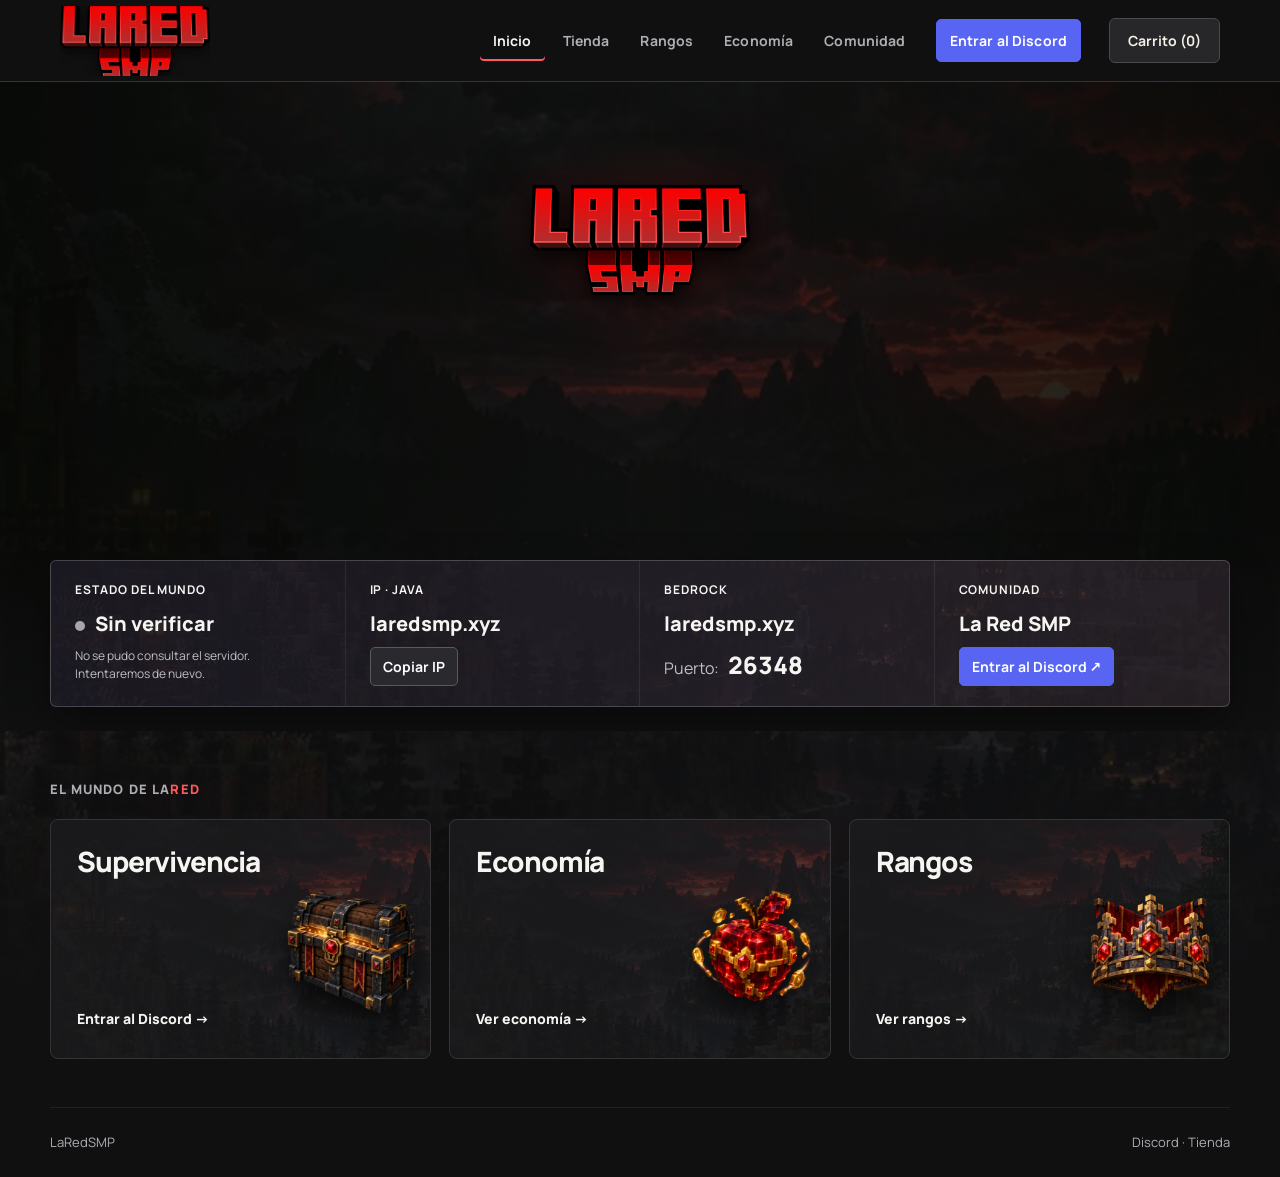
==== commit 3ed1cac4: "Tienda: puerto Bedrock 26348, aviso al volver de Tebex y textos de compra - Puerto Bedrock correcto " ====
--- a/index.html
+++ b/index.html
@@ -5,7 +5,7 @@
 <body>
 <nav class="nav"><a class="brand" href="index.html"><img src="assets/logo.png" alt="LaRedSMP"></a><div class="navlinks"><a class="current" href="index.html">Inicio</a><a href="tienda.html">Tienda</a><a href="rangos.html">Rangos</a><a href="economia.html">Economía</a><a href="comunidad.html">Comunidad</a><a class="play" href="https://discord.gg/AKA9tEqUUM" target="_blank" rel="noopener">Entrar al Discord</a></div></nav>
 <main>
-  <header class="hero"><div class="hero-copy"><h1 class="hero-brand"><img src="assets/logo.png" alt="LaRedSMP" fetchpriority="high"></h1></div><div class="worldbar live-world"><div><strong>Estado del mundo</strong><span id="world-status" class="world-status" data-state="unknown" role="status">Sin verificar</span><small id="world-detail">Consulta automática al abrir la página</small></div><div><strong>IP · Java</strong><span class="world-ip">laredsmp.xyz</span><button id="copy-ip" type="button">Copiar IP</button><small id="copy-result" role="status"></small></div><div><strong>Bedrock</strong><span class="world-ip">laredsmp.xyz</span><small>Puerto: <b>26292</b></small></div><div><strong>Comunidad</strong><span class="world-community">La Red SMP</span><a class="world-discord" href="https://discord.gg/AKA9tEqUUM" target="_blank" rel="noopener">Entrar al Discord ↗</a></div></div></header>
+  <header class="hero"><div class="hero-copy"><h1 class="hero-brand"><img src="assets/logo.png" alt="LaRedSMP" fetchpriority="high"></h1></div><div class="worldbar live-world"><div><strong>Estado del mundo</strong><span id="world-status" class="world-status" data-state="unknown" role="status">Sin verificar</span><small id="world-detail">Consulta automática al abrir la página</small></div><div><strong>IP · Java</strong><span class="world-ip">laredsmp.xyz</span><button id="copy-ip" type="button">Copiar IP</button><small id="copy-result" role="status"></small></div><div><strong>Bedrock</strong><span class="world-ip">laredsmp.xyz</span><small>Puerto: <b>26348</b></small></div><div><strong>Comunidad</strong><span class="world-community">La Red SMP</span><a class="world-discord" href="https://discord.gg/AKA9tEqUUM" target="_blank" rel="noopener">Entrar al Discord ↗</a></div></div></header>
   <section class="section"><div class="eyebrow">El mundo de La<span class="red-word">Red</span></div><div class="tiles"><article class="tile"><h3>Supervivencia</h3><a href="https://discord.gg/AKA9tEqUUM" target="_blank" rel="noopener">Entrar al Discord →</a><img src="assets/chest-relic.png" alt="Cofre de reliquia"></article><article class="tile"><h3>Economía</h3><a href="economia.html">Ver economía →</a><img src="assets/redcoin-apple.png" alt="Manzana de RedCoins encantada"></article><article class="tile"><h3>Rangos</h3><a href="rangos.html">Ver rangos →</a><img src="assets/rank-red-triple.png" alt="Corona de rango RED+++"></article></div></section>
 </main>
 <footer class="footer"><span>LaRedSMP</span><span><a href="https://discord.gg/AKA9tEqUUM" target="_blank" rel="noopener">Discord</a> · <a href="tienda.html">Tienda</a></span></footer>
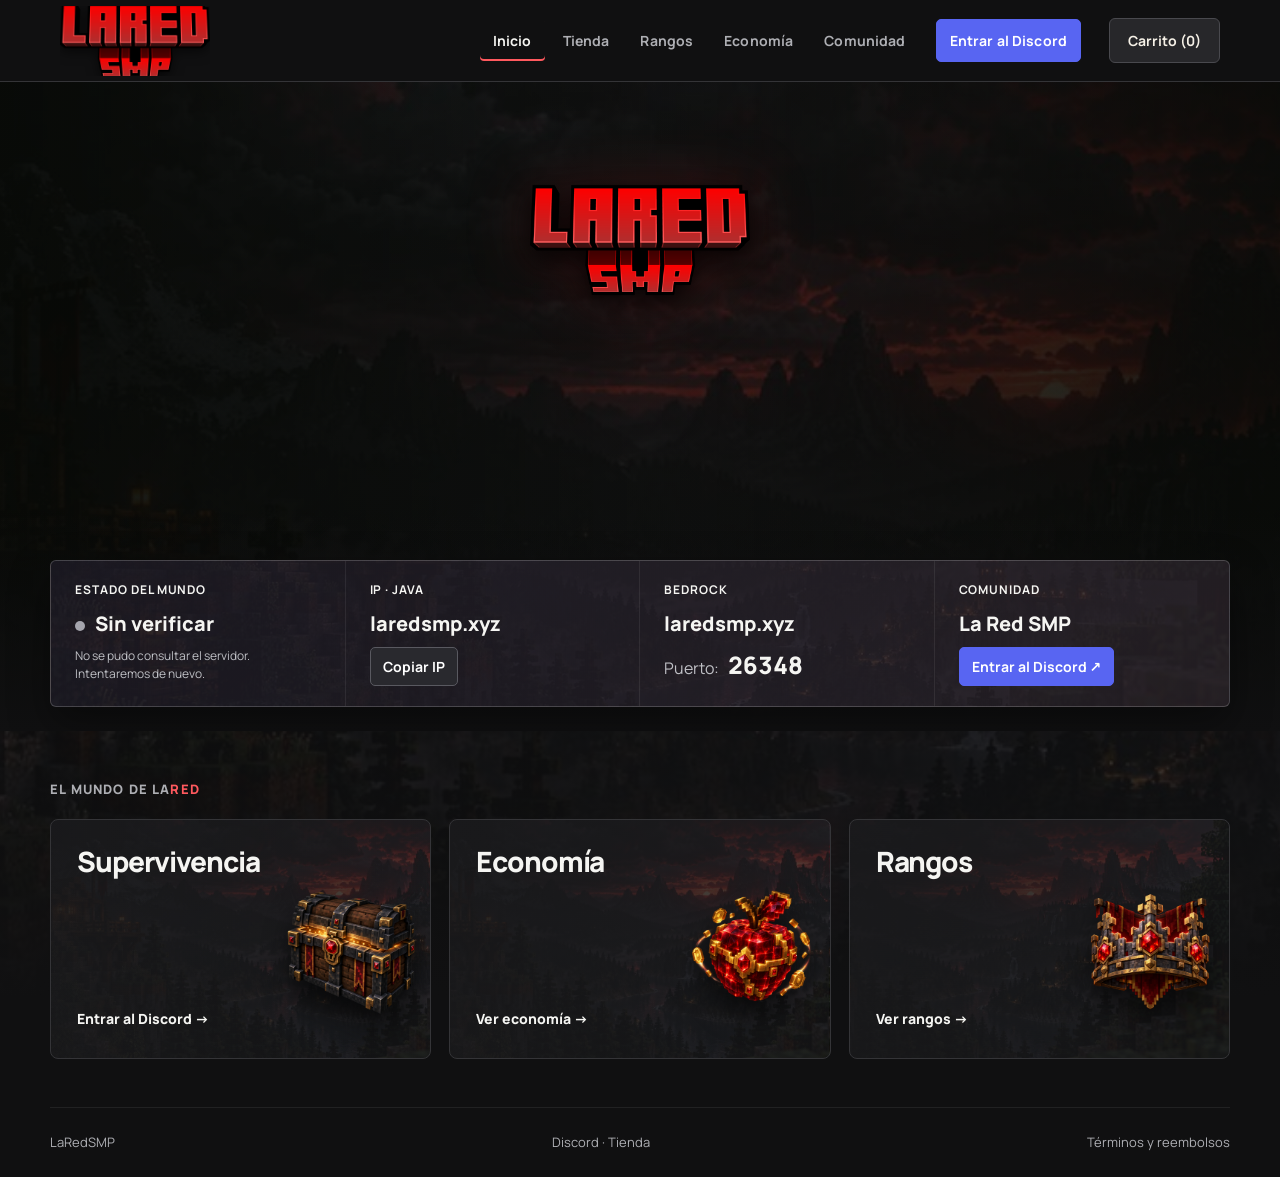
==== commit c3ad125a: "Agregar pagina de terminos, reembolsos y privacidad Enlazada desde el pie de todas las paginas y des" ====
--- a/index.html
+++ b/index.html
@@ -8,5 +8,5 @@
   <header class="hero"><div class="hero-copy"><h1 class="hero-brand"><img src="assets/logo.png" alt="LaRedSMP" fetchpriority="high"></h1></div><div class="worldbar live-world"><div><strong>Estado del mundo</strong><span id="world-status" class="world-status" data-state="unknown" role="status">Sin verificar</span><small id="world-detail">Consulta automática al abrir la página</small></div><div><strong>IP · Java</strong><span class="world-ip">laredsmp.xyz</span><button id="copy-ip" type="button">Copiar IP</button><small id="copy-result" role="status"></small></div><div><strong>Bedrock</strong><span class="world-ip">laredsmp.xyz</span><small>Puerto: <b>26348</b></small></div><div><strong>Comunidad</strong><span class="world-community">La Red SMP</span><a class="world-discord" href="https://discord.gg/AKA9tEqUUM" target="_blank" rel="noopener">Entrar al Discord ↗</a></div></div></header>
   <section class="section"><div class="eyebrow">El mundo de La<span class="red-word">Red</span></div><div class="tiles"><article class="tile"><h3>Supervivencia</h3><a href="https://discord.gg/AKA9tEqUUM" target="_blank" rel="noopener">Entrar al Discord →</a><img src="assets/chest-relic.png" alt="Cofre de reliquia"></article><article class="tile"><h3>Economía</h3><a href="economia.html">Ver economía →</a><img src="assets/redcoin-apple.png" alt="Manzana de RedCoins encantada"></article><article class="tile"><h3>Rangos</h3><a href="rangos.html">Ver rangos →</a><img src="assets/rank-red-triple.png" alt="Corona de rango RED+++"></article></div></section>
 </main>
-<footer class="footer"><span>LaRedSMP</span><span><a href="https://discord.gg/AKA9tEqUUM" target="_blank" rel="noopener">Discord</a> · <a href="tienda.html">Tienda</a></span></footer>
+<footer class="footer"><span>LaRedSMP</span><span><a href="https://discord.gg/AKA9tEqUUM" target="_blank" rel="noopener">Discord</a> · <a href="tienda.html">Tienda</a></span><a href="terminos.html">Términos y reembolsos</a></footer>
 <script src="world.js" defer></script></body></html>
